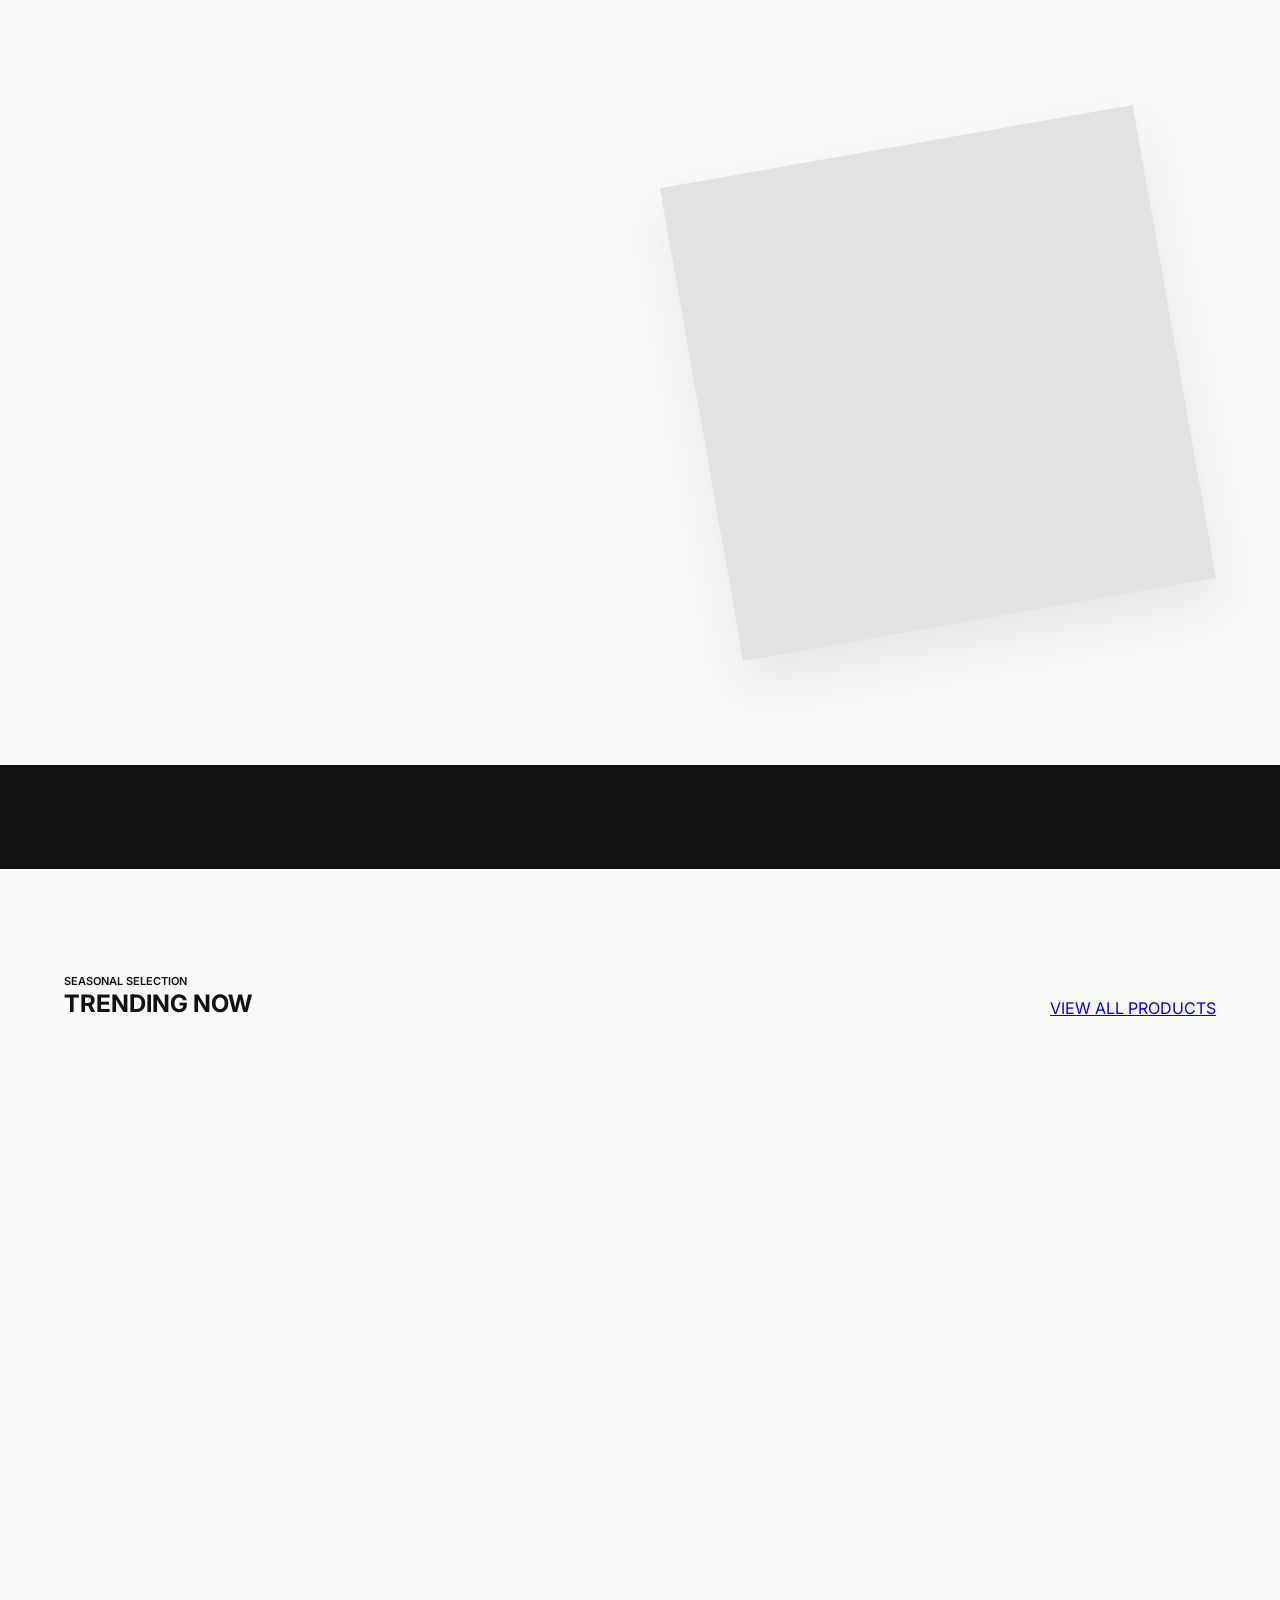
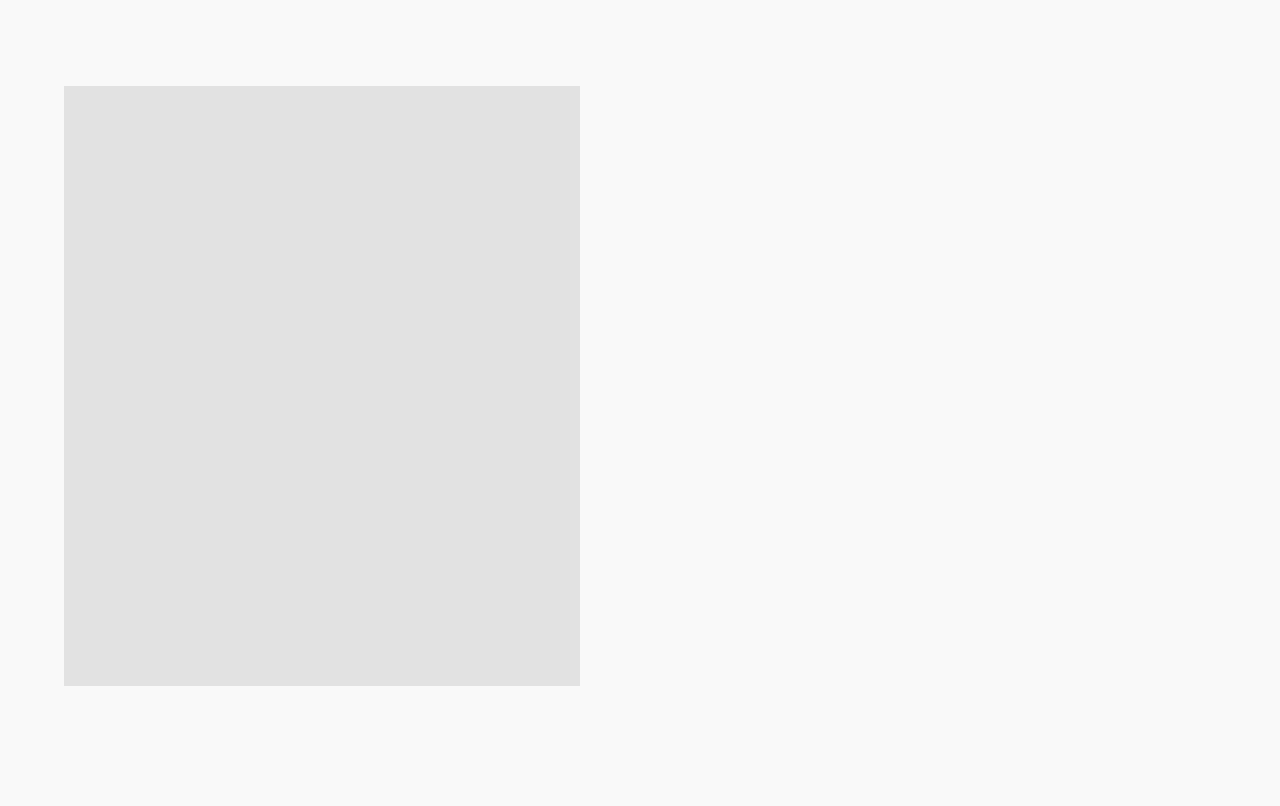
==== index.html @ 48366b2e "push" ====
<!DOCTYPE html>
<html lang="en">
<head>
    <meta charset="UTF-8">
    <meta name="viewport" content="width=device-width, initial-scale=1.0">
    <title>KICKS. | Urban Precision Footwear</title>

    <link rel="stylesheet" href="css/base.css">
    <link rel="stylesheet" href="css/layout.css">
    <link rel="stylesheet" href="css/components.css">
    
    <link rel="stylesheet" href="css/pages/home.css">
</head>
<body>

    <div id="app-header"></div>

    <main class="home-page">
        
        <section class="hero-section">
            <div class="hero-content">
                <h1 class="display-lg" id="hero-title">
                    </h1>
                <p class="body-md text-gray" id="hero-subtitle"></p>
                
                <div class="hero-actions" id="hero-buttons">
                    </div>
            </div>
            
            <div class="hero-visual">
                <div class="tilted-square" id="hero-image-container">
                    </div>
            </div>
        </section>

        <div class="brand-ticker">
            <div class="ticker-content" id="home-brand-ticker">
                </div>
        </div>

        <section class="trending-section">
            <div class="section-header">
                <div>
                    <span class="label-sm text-primary">SEASONAL SELECTION</span>
                    <h2 class="headline-sm">TRENDING NOW</h2>
                </div>
                <a href="products.html" class="link-underline">VIEW ALL PRODUCTS</a>
            </div>

            <div class="home-product-grid" id="home-trending-list">
                </div>
        </section>

        <section class="promo-section">
            <div class="promo-visual" id="promo-image-container">
                </div>
            
            <div class="promo-content">
                <span class="label-sm text-primary" id="promo-tag"></span>
                <h2 class="display-lg" style="font-size: 3rem; margin-top: 8px;" id="promo-title"></h2>
                <p class="body-md text-gray" style="margin: 24px 0;" id="promo-desc"></p>
                
                <a href="#" class="link-underline text-primary" id="promo-link-text"></a>
            </div>
        </section>

    </main>

    <div id="app-footer"></div>

    <script src="js/main.js"></script>
</body>
</html>
---- css/base.css ----
/* css/base.css */
@import url('https://fonts.googleapis.com/css2?family=Inter:wght@400;500;600&family=Space+Grotesk:wght@500;700&display=swap');

:root {
    --primary: #ad2c00; 
    --surface: #f9f9f9; 
    --on-surface: #111111; 
}

* {
    margin: 0; padding: 0;
    box-sizing: border-box;
    border-radius: 0 !important; 
}

body {
    background-color: var(--surface);
    color: var(--on-surface);
    font-family: 'Inter', sans-serif;
}

/* Các class chữ dùng chung */
.display-lg { font-family: 'Space Grotesk', sans-serif; font-size: 3.5rem; font-weight: 700; }
.label-sm { font-family: 'Inter', sans-serif; font-size: 0.6875rem; font-weight: 600; text-transform: uppercase; }
---- css/layout.css ----
/* css/layout.css */
/* HEADER */
.site-header {
    display: flex; justify-content: space-between; align-items: center;
    padding: 24px 64px; background: rgba(249, 249, 249, 0.9);
    position: sticky; top: 0; z-index: 100;
}
.main-nav a { margin: 0 16px; text-decoration: none; color: var(--on-surface); }
.main-nav a:hover { color: var(--primary); }

/* FOOTER */
.site-footer { 
    background-color: #1a1a1a; color: white; 
    padding: 64px 64px 24px; margin-top: 80px; 
}
.footer-grid { display: grid; grid-template-columns: 2fr 1fr 1fr 2fr; gap: 40px; }
/* ... copy nốt phần CSS cho footer vào đây ... */
---- css/components.css ----
/* css/components.css */
.btn-primary {
    background-color: var(--primary); color: white;
    padding: 12px 24px; border: none; cursor: pointer;
}
.btn-primary:hover { background-color: #8a2300; }

.product-card { background: transparent; }
.card-image { display: flex; align-items: center; justify-content: center; background: #e2e2e2; }
/* ... copy CSS phần product card vào đây ... */
---- css/pages/home.css ----
/* =========================================================
   TRANG CHỦ (HOME PAGE)
   ========================================================= */

.home-page {
    /* Đẩy full chiều ngang, không bọc max-width như các trang con */
    width: 100%;
}

.text-gray { color: #666; }

/* --- 1. HERO SECTION (Banner chính) --- */
.hero-section {
    display: flex;
    padding: 80px 64px;
    align-items: center;
    gap: 40px;
    min-height: 85vh; /* Chiếm gần hết màn hình đầu tiên */
    background-color: var(--surface);
}

.hero-content { 
    flex: 1; 
    z-index: 2; /* Nổi lên trên */
}
.hero-content .body-md { 
    margin: 24px 0 40px; 
    max-width: 450px; 
    line-height: 1.6;
}
.hero-actions { 
    display: flex; 
    gap: 16px; 
    min-height: 50px; /* Giữ form khi chưa có nút */
}

.hero-visual { 
    flex: 1; 
    position: relative; 
    display: flex; 
    justify-content: center; 
}

/* Khung ảnh nghiêng đặc trưng Brutalist */
.tilted-square {
    width: 480px; 
    height: 480px;
    background: #e2e2e2; /* Xám nhạt chờ ảnh */
    transform: rotate(-10deg);
    display: flex; 
    align-items: center; 
    justify-content: center;
    overflow: hidden;
    /* Bóng đổ hắt nhẹ (Ambient Shadow) */
    box-shadow: 0 24px 48px rgba(17, 17, 17, 0.08);
}
.tilted-square img { 
    width: 110%; 
    transform: rotate(10deg) scale(1.1); 
    object-fit: contain; 
}


/* --- 2. BRAND TICKER (Thanh chạy chữ) --- */
.brand-ticker {
    background-color: var(--on-surface); /* Đen tuyền */
    color: white;
    padding: 32px 0;
    overflow: hidden;
    white-space: nowrap;
    display: flex;
    align-items: center;
}
.ticker-content { 
    display: inline-block; 
    font-family: 'Space Grotesk', sans-serif; 
    font-size: 2rem; 
    font-weight: 700; 
    letter-spacing: 2px; 
    min-height: 40px;
}
.ticker-content span { 
    margin: 0 48px; 
    opacity: 0.7; 
}


/* --- 3. TRENDING SECTION (Sản phẩm nổi bật) --- */
.trending-section { 
    padding: 100px 64px; 
    background: var(--surface-container-low); 
}
.section-header { 
    display: flex; 
    justify-content: space-between; 
    align-items: flex-end; 
    margin-bottom: 48px; 
}

/* Lưới 4 sản phẩm */
.home-product-grid { 
    display: grid; 
    grid-template-columns: repeat(4, 1fr); 
    gap: 32px; 
    min-height: 400px; /* Giữ khung khi chưa lặp JS */
}


/* --- 4. PROMO / MANIFESTO SECTION (Quảng cáo Lookbook) --- */
.promo-section { 
    display: flex; 
    background: var(--surface); 
    padding: 120px 64px; 
    gap: 80px; 
    align-items: center; 
}

.promo-visual { 
    flex: 1; 
    position: relative; 
    background: #e2e2e2;
    min-height: 600px; /* Giữ form */
    display: flex;
}
.promo-visual img { 
    width: 100%; 
    height: 100%;
    object-fit: cover; 
    filter: grayscale(100%); /* Hiệu ứng đen trắng ngầu lòi */
}

/* Điểm nhấn cục màu cam đè lên góc ảnh */
.orange-box {
    position: absolute; 
    bottom: -24px; 
    right: -24px;
    background: var(--primary); 
    color: white;
    padding: 40px; 
    font-family: 'Space Grotesk', sans-serif; 
    font-size: 1.5rem; 
    line-height: 1.1;
    font-weight: 700;
}

.promo-content { 
    flex: 1; 
    padding-left: 40px; 
}
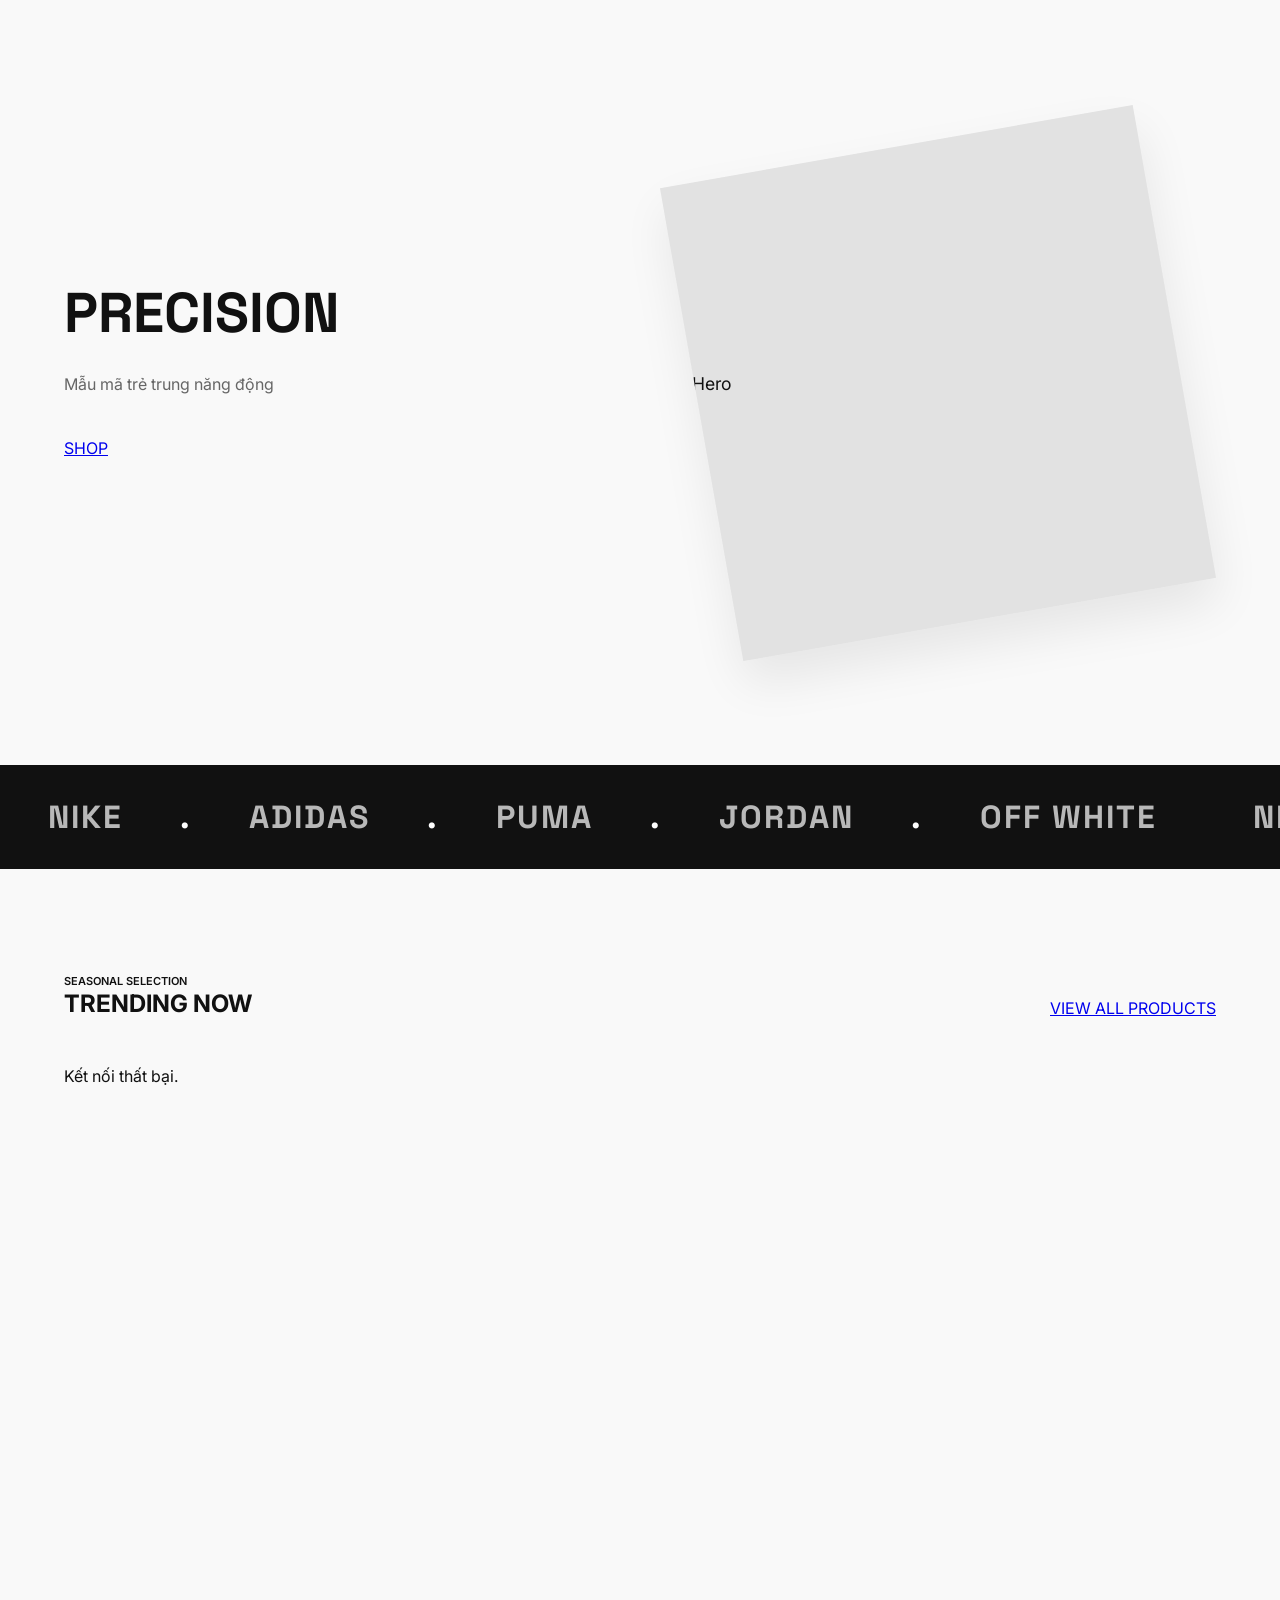
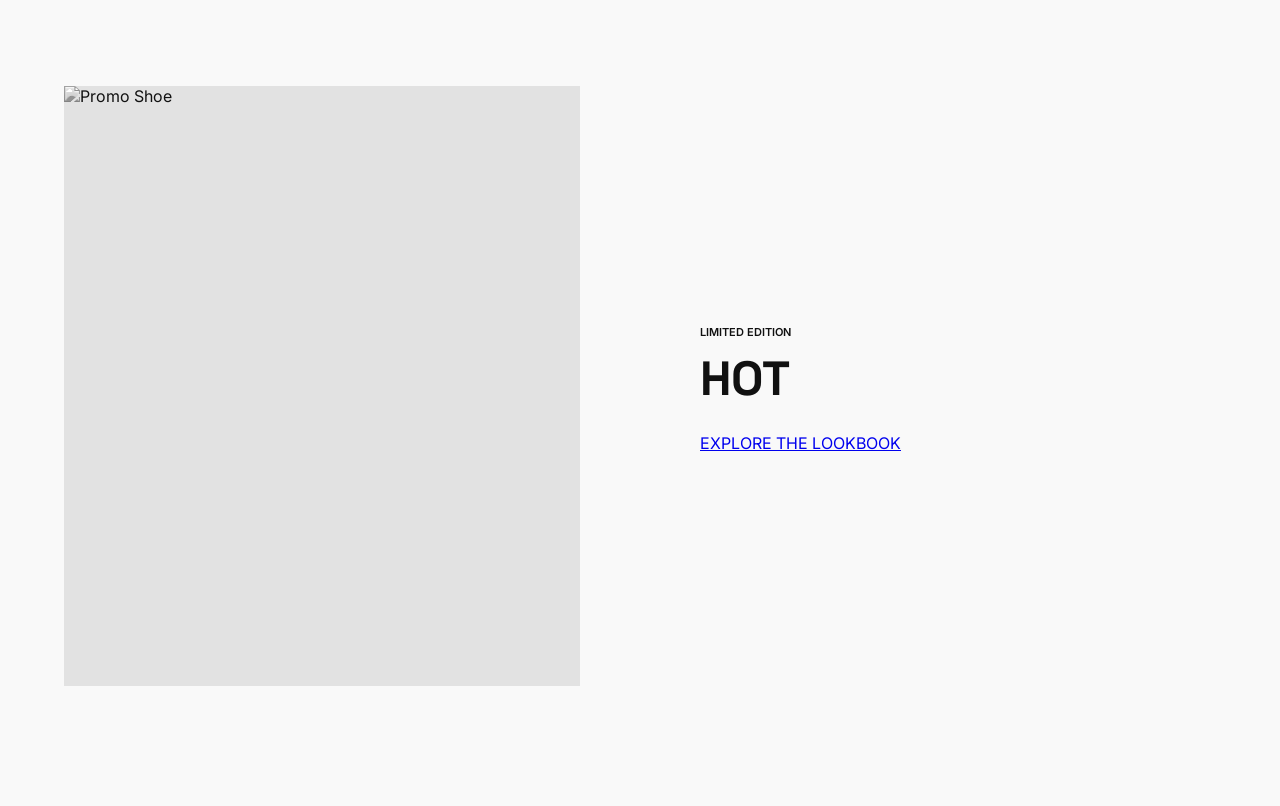
==== commit 197f547b: "change" ====
--- a/index.html
+++ b/index.html
@@ -10,6 +10,8 @@
     <link rel="stylesheet" href="css/components.css">
     
     <link rel="stylesheet" href="css/pages/home.css">
+    <link rel="stylesheet" href="css/pages/product.css">
+
 </head>
 <body>
 
--- a/css/pages/product.css
+++ b/css/pages/product.css
@@ -0,0 +1,106 @@
+/* =========================================================
+   TRANG THE VAULT (DANH SÁCH SẢN PHẨM)
+   ========================================================= */
+
+.vault-page {
+    padding: 40px 64px 80px;
+    max-width: 1400px;
+    margin: 0 auto;
+}
+
+/* --- TRÊN CÙNG: HEADER & SORT --- */
+.page-header { margin-bottom: 48px; }
+.breadcrumb { color: #888; margin-bottom: 16px; font-size: 0.75rem;}
+.title-row { display: flex; justify-content: space-between; align-items: flex-end; }
+.sort-btn {
+    background: var(--surface-container-low);
+    border: none; padding: 12px 24px;
+    font-family: 'Inter', sans-serif; font-weight: 600; font-size: 0.875rem;
+    cursor: pointer; display: flex; align-items: center; gap: 16px;
+    transition: background 0.2s;
+}
+.sort-btn:hover { background: #e2e2e2; }
+
+/* --- BỐ CỤC CHÍNH --- */
+.plp-layout { display: flex; gap: 64px; align-items: flex-start; }
+
+/* --- CỘT TRÁI: SIDEBAR BỘ LỌC --- */
+.sidebar-filters { width: 220px; flex-shrink: 0; }
+.filter-header { margin-bottom: 32px; }
+.filter-group { border-top: 1px solid #ddd; padding: 24px 0; }
+.filter-title {
+    display: flex; justify-content: space-between; align-items: center;
+    margin-bottom: 16px; cursor: pointer; font-weight: 700;
+}
+
+/* Custom Checkbox */
+.custom-checkbox { display: flex; align-items: center; gap: 12px; margin-bottom: 12px; cursor: pointer; }
+.custom-checkbox input { display: none; }
+.checkmark { width: 16px; height: 16px; border: 1px solid var(--on-surface); display: flex; align-items: center; justify-content: center; }
+.custom-checkbox input:checked + .checkmark { background: var(--primary); border-color: var(--primary); }
+.custom-checkbox input:checked + .checkmark::after { content: "✓"; color: white; font-size: 10px; font-weight: bold;}
+
+/* Size Grid */
+.size-grid { display: grid; grid-template-columns: repeat(3, 1fr); gap: 8px; }
+.size-btn {
+    background: var(--surface-container-low); border: none; padding: 12px 0;
+    font-family: 'Inter', sans-serif; font-weight: 600; font-size: 0.875rem; cursor: pointer;
+}
+.size-btn:hover { background: #e2e2e2; }
+.size-btn.active { background: var(--primary); color: white; }
+
+/* Colors */
+.color-swatches { display: flex; gap: 12px; }
+.swatch { width: 24px; height: 24px; cursor: pointer; }
+
+/* Price Slider */
+.slider-track { height: 2px; background: #ddd; position: relative; margin: 16px 0 8px; }
+.slider-fill { height: 100%; background: var(--primary); position: absolute; left: 0; }
+.slider-thumb {
+    width: 12px; height: 12px; background: var(--primary);
+    border-radius: 50% !important; /* Ngoại lệ bo tròn duy nhất cho cái chấm kéo */
+    position: absolute; top: -5px; cursor: pointer;
+}
+.price-labels { display: flex; justify-content: space-between; color: #555; }
+
+/* --- CỘT PHẢI: GRID SẢN PHẨM --- */
+.products-container { flex-grow: 1; }
+.vault-grid {
+    display: grid; grid-template-columns: repeat(3, 1fr); gap: 32px; margin-bottom: 64px;
+}
+
+/* =========================================================
+   STYLE CHO THẺ SẢN PHẨM (DÙNG KHI CẬU NHÉT RUỘT VÀO)
+   ========================================================= */
+.vault-card { display: flex; flex-direction: column; cursor: pointer;}
+.vault-card .card-image {
+    background: #e2e2e2; height: 320px; display: flex; align-items: center; justify-content: center;
+    position: relative; margin-bottom: 16px; overflow: hidden;
+}
+.vault-card .card-image img { width: 85%; object-fit: contain; transition: transform 0.4s ease; }
+.vault-card:hover .card-image img { transform: scale(1.08) rotate(-2deg); }
+
+/* Tags trên ảnh (Ví dụ: LIMITED EDITION, NEW DROP) */
+.tag {
+    position: absolute; top: 0; left: 0; font-family: 'Inter', sans-serif;
+    font-size: 0.6rem; font-weight: 700; padding: 6px 12px; color: white; z-index: 2;
+}
+.tag-dark { background: var(--on-surface); }
+.tag-primary { background: var(--primary); }
+
+/* Text thẻ sản phẩm */
+.card-meta { display: flex; justify-content: space-between; align-items: center; margin-bottom: 4px; }
+.vault-card .product-title { font-family: 'Space Grotesk', sans-serif; font-size: 1.1rem; text-transform: uppercase; }
+.vault-card .price { font-family: 'Space Grotesk', sans-serif; font-weight: 700; color: var(--primary); }
+
+/* --- PHÂN TRANG (PAGINATION) --- */
+.pagination { display: flex; justify-content: center; gap: 8px; }
+.page-btn {
+    background: white; border: 1px solid #ddd; width: 40px; height: 40px;
+    display: flex; align-items: center; justify-content: center;
+    font-family: 'Inter', sans-serif; font-weight: 600; font-size: 0.875rem;
+    cursor: pointer; transition: all 0.2s;
+}
+.page-btn.next-btn { width: auto; padding: 0 16px; gap: 8px; }
+.page-btn:hover { border-color: var(--on-surface); }
+.page-btn.active { background: var(--primary); color: white; border-color: var(--primary); }
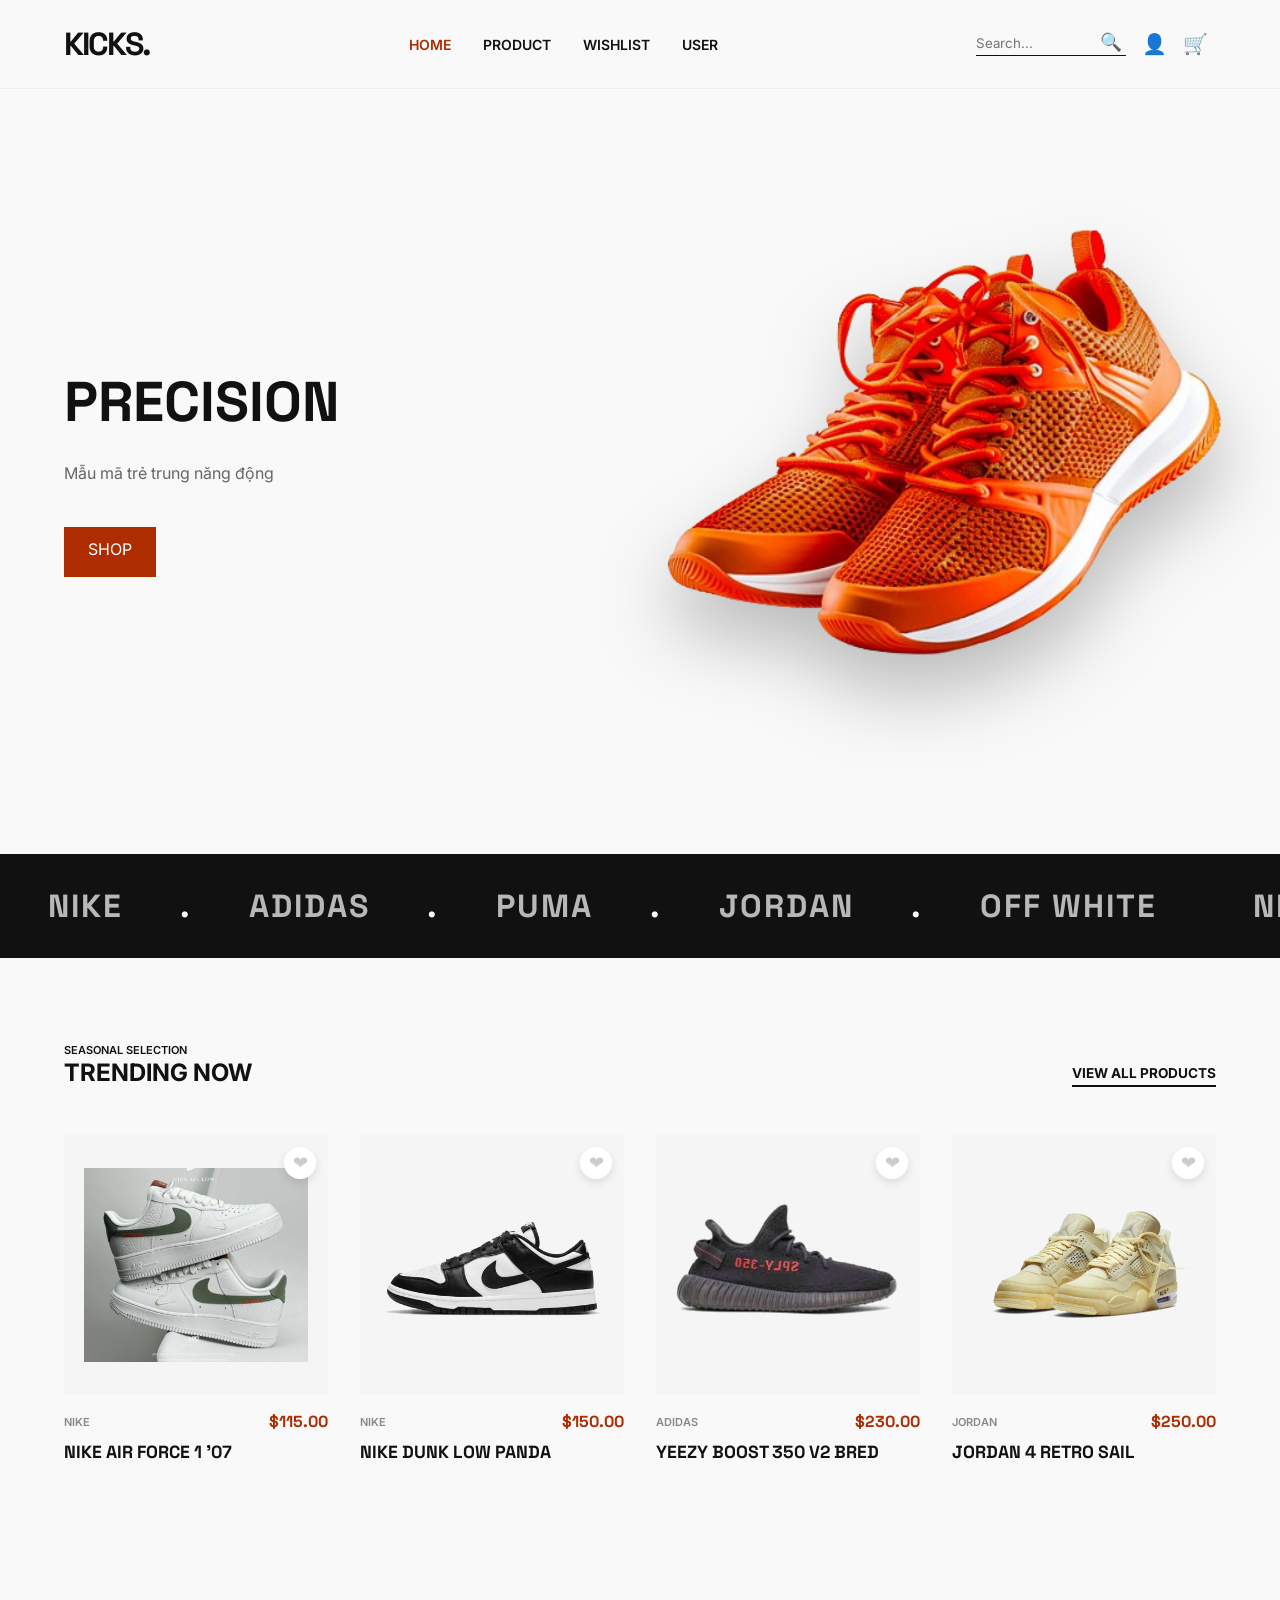
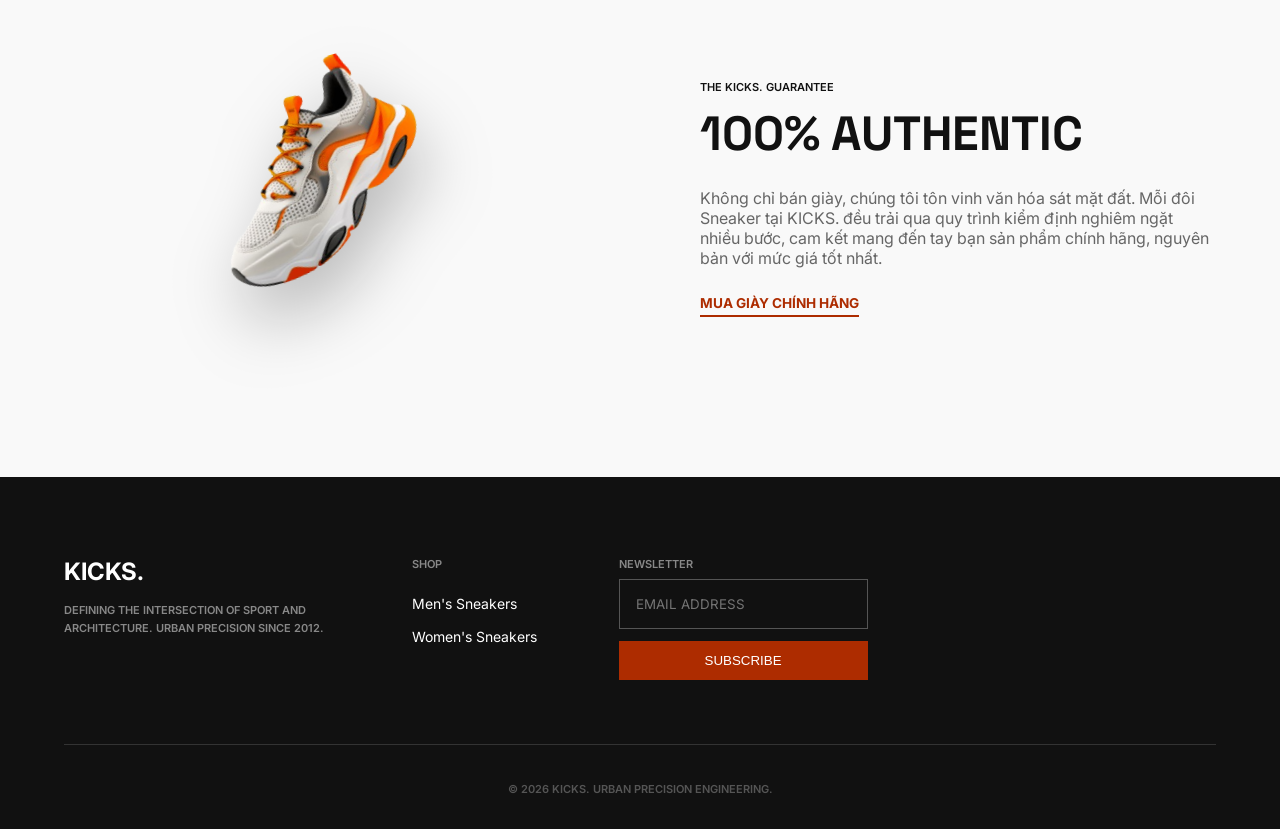
==== commit 5e8640fb: "change" ====
--- a/index.html
+++ b/index.html
@@ -69,7 +69,7 @@
     </main>
 
     <div id="app-footer"></div>
-
+    <script src="js/toast.js"></script>
     <script src="js/main.js"></script>
 </body>
 </html>
--- a/css/layout.css
+++ b/css/layout.css
@@ -1,17 +1,288 @@
-/* css/layout.css */
-/* HEADER */
+/* =========================================================
+   HEADER (THANH ĐIỀU HƯỚNG TRÊN CÙNG)
+   ========================================================= */
 .site-header {
-    display: flex; justify-content: space-between; align-items: center;
-    padding: 24px 64px; background: rgba(249, 249, 249, 0.9);
-    position: sticky; top: 0; z-index: 100;
-}
-.main-nav a { margin: 0 16px; text-decoration: none; color: var(--on-surface); }
-.main-nav a:hover { color: var(--primary); }
-
-/* FOOTER */
+    display: flex; 
+    justify-content: space-between; 
+    align-items: center;
+    padding: 24px 64px; 
+    
+    /* Làm mờ nền khi cuộn trang */
+    background: rgba(249, 249, 249, 0.95); 
+    backdrop-filter: blur(10px); 
+    border-bottom: 1px solid #eee;
+    
+    /* Dính chặt lên trần nhà khi cuộn */
+    position: sticky; 
+    top: 0; 
+    z-index: 1000;
+}
+
+.site-header .logo a {
+    font-family: 'Space Grotesk', sans-serif;
+    font-size: 2rem;
+    font-weight: 700;
+    letter-spacing: -2px;
+    text-decoration: none;
+    color: var(--on-surface);
+}
+
+/* Các link menu ở giữa */
+.main-nav {
+    display: flex;
+    gap: 32px;
+}
+
+.main-nav a { 
+    font-family: 'Inter', sans-serif;
+    font-size: 0.875rem;
+    font-weight: 600;
+    text-transform: uppercase;
+    color: var(--on-surface);
+    text-decoration: none; 
+    transition: color 0.2s;
+}
+
+.main-nav a:hover,
+.main-nav a.active { 
+    color: var(--primary); /* Đổi màu cam khi di chuột vào */
+}
+
+/* Các icon góc phải (Search, User, Cart) */
+.nav-actions {
+    display: flex;
+    align-items: center;
+    gap: 20px;
+}
+
+.icon-btn {
+    background: none;
+    border: none;
+    font-size: 1.25rem;
+    cursor: pointer;
+    transition: transform 0.2s;
+    text-decoration: none;
+    color: var(--on-surface);
+}
+
+.icon-btn:hover {
+    transform: scale(1.1);
+}
+
+/* Biểu tượng số lượng Giỏ hàng */
+.cart-btn {
+    position: relative;
+    padding-right: 8px; /* Chừa chỗ cho cục badge */
+}
+
+.cart-btn .badge {
+    position: absolute;
+    top: -8px;
+    right: -8px;
+    background: var(--primary);
+    color: white;
+    font-family: 'Inter', sans-serif;
+    font-size: 0.65rem;
+    font-weight: 700;
+    width: 20px;
+    height: 20px;
+    display: flex;
+    align-items: center;
+    justify-content: center;
+    border-radius: 50% !important; /* Ép bo tròn */
+}
+
+
+/* =========================================================
+   MENU DROP-DOWN CỦA USER (HIỆN KHI RÊ CHUỘT VÀO AVATAR)
+   ========================================================= */
+.user-dropdown-wrapper {
+    position: relative;
+    display: inline-block;
+}
+
+/* Xóa viền của 2 cái nút (Nút avatar và nút hình người) */
+.user-dropdown-wrapper button.header-user-avatar,
+.user-dropdown-wrapper button.header-auth-link {
+    background: none;
+    border: none;
+    cursor: pointer;
+    outline: none;
+}
+
+.header-user-avatar {
+    display: inline-block;
+    width: 32px;
+    height: 32px;
+    background: var(--primary);
+    color: white;
+    border-radius: 50% !important;
+    text-align: center;
+    line-height: 32px;
+    font-weight: bold;
+    font-size: 0.9rem;
+}
+
+/* Cục Menu sổ xuống (Ẩn mặc định) */
+.user-dropdown-menu {
+    display: none; 
+    position: absolute;
+    top: calc(100% + 12px); /* Đẩy xuống bằng top thay vì margin */
+    right: 0; 
+    background: white;
+    min-width: 180px;
+    box-shadow: 0 8px 16px rgba(0,0,0,0.1);
+    border: 1px solid #ddd;
+    z-index: 1001;
+    flex-direction: column;
+}
+
+/* HIỆN MENU KHI DI CHUỘT (HOVER) VÀO VÙNG CHỨA */
+.user-dropdown-wrapper:hover .user-dropdown-menu {
+    display: flex;
+}
+
+/* Tạo 1 mũi tên nhỏ chĩa lên cho đẹp */
+.user-dropdown-menu::before {
+    content: "";
+    position: absolute;
+    top: -6px;
+    right: 12px;
+    border-left: 6px solid transparent;
+    border-right: 6px solid transparent;
+    border-bottom: 6px solid #ddd;
+}
+.user-dropdown-wrapper::after {
+    content: "";
+    position: absolute;
+    top: 100%;
+    left: 0;
+    width: 100%;
+    height: 12px; /* Đúng bằng khoảng cách đẩy xuống ở trên */
+    background: transparent; /* Hoàn toàn trong suốt */
+}
+
+/* Các dòng chữ lựa chọn bên trong Menu */
+.user-dropdown-menu a,
+.user-dropdown-menu button {
+    padding: 16px 20px;
+    text-align: left;
+    background: none;
+    border: none;
+    font-family: 'Inter', sans-serif;
+    font-weight: 600;
+    font-size: 0.8rem;
+    color: var(--on-surface);
+    text-decoration: none;
+    cursor: pointer;
+    border-bottom: 1px solid #eee;
+    width: 100%;
+    transition: background 0.2s, color 0.2s;
+}
+
+.user-dropdown-menu a:hover,
+.user-dropdown-menu button:hover {
+    background-color: var(--on-surface);
+    color: white;
+}
+
+.user-dropdown-menu a:last-child,
+.user-dropdown-menu button:last-child {
+    border-bottom: none;
+}
+
+
+/* =========================================================
+   FOOTER (PHẦN CHÂN TRANG MÀU ĐEN)
+   ========================================================= */
 .site-footer { 
-    background-color: #1a1a1a; color: white; 
-    padding: 64px 64px 24px; margin-top: 80px; 
-}
-.footer-grid { display: grid; grid-template-columns: 2fr 1fr 1fr 2fr; gap: 40px; }
-/* ... copy nốt phần CSS cho footer vào đây ... */+    background-color: var(--on-surface); 
+    color: white; 
+    padding: 80px 64px 32px; 
+    margin-top: 100px; 
+}
+
+/* Lưới chia 4 cột */
+.footer-grid { 
+    display: grid; 
+    grid-template-columns: 2fr 1fr 1fr 2fr; 
+    gap: 64px; 
+    border-bottom: 1px solid #333;
+    padding-bottom: 64px;
+    margin-bottom: 32px;
+}
+
+.footer-brand p {
+    max-width: 300px;
+    line-height: 1.6;
+}
+
+/* Các cột Link */
+.footer-links {
+    display: flex;
+    flex-direction: column;
+    gap: 16px;
+}
+
+.footer-links h4,
+.footer-newsletter h4 {
+    color: #888; 
+    margin-bottom: 8px;
+}
+
+.footer-links a {
+    color: white;
+    text-decoration: none;
+    font-family: 'Inter', sans-serif;
+    font-size: 0.875rem;
+    transition: color 0.2s;
+}
+
+.footer-links a:hover {
+    color: var(--primary);
+}
+
+/* Cột Nhận bản tin (Newsletter Form) */
+.newsletter-form {
+    display: flex;
+    flex-direction: column;
+    gap: 12px;
+}
+
+.newsletter-form input {
+    padding: 16px;
+    background: transparent;
+    border: 1px solid #555;
+    color: white;
+    font-family: 'Inter', sans-serif;
+    outline: none;
+}
+
+.newsletter-form input:focus {
+    border-color: white;
+}
+
+.footer-bottom {
+    text-align: center;
+    color: #555;
+}
+.search-box {
+    display: flex;
+    align-items: center;
+    border-bottom: 1px solid var(--on-surface);
+    padding-bottom: 2px;
+}
+
+#global-search-input {
+    border: none;
+    outline: none;
+    background: transparent;
+    width: 120px;
+    font-family: 'Inter', sans-serif;
+    color: var(--on-surface);
+}
+
+#global-search-btn {
+    font-size: 1.1rem;
+    padding: 0 4px;
+}
--- a/css/components.css
+++ b/css/components.css
@@ -1,10 +1,117 @@
-/* css/components.css */
 .btn-primary {
-    background-color: var(--primary); color: white;
-    padding: 12px 24px; border: none; cursor: pointer;
+    background-color: var(--primary); 
+    color: white;
+    padding: 12px 24px; 
+    text-decoration: none; 
+    display: inline-block;
+    border: none; 
+    cursor: pointer;
 }
 .btn-primary:hover { background-color: #8a2300; }
 
 .product-card { background: transparent; }
-.card-image { display: flex; align-items: center; justify-content: center; background: #e2e2e2; }
-/* ... copy CSS phần product card vào đây ... */+.card-image {
+    width: 100%;
+    height: 260px; 
+    background-color: #f5f5f5; 
+    display: flex;
+    align-items: center;
+    justify-content: center;
+    overflow: hidden; 
+    border-radius: 4px; 
+}
+
+.card-image img {
+    width: 100%;
+    height: 100%;
+    object-fit: contain; 
+    mix-blend-mode: darken; 
+}
+/* thông báo */
+/* =========================================================
+   TOAST MESSAGE (SINGLE LINE - HIỆN Ở GIỮA, FADE OUT)
+   ========================================================= */
+#toast-container {
+    position: fixed;
+    /* Căn ra chính giữa màn hình */
+    top: 50%;
+    left: 50%;
+    transform: translate(-50%, -50%);
+    z-index: 9999;
+    display: flex;
+    flex-direction: column;
+    gap: 16px;
+    pointer-events: none; /* Không chặn click chuột của trang web */
+    align-items: center;
+}
+
+.toast {
+    display: flex;
+    flex-direction: row; /* <--- CHUYỂN SANG NẰM CÙNG 1 HÀNG */
+    align-items: center;
+    justify-content: center;
+    gap: 16px; /* Khoảng cách giữa icon và chữ */
+    min-width: 320px;
+    background: rgba(0, 0, 0, 0.85); /* Nền đen mờ sang trọng */
+    color: white;
+    padding: 16px 28px; /* Điều chỉnh padding cho single line */
+    border-radius: 12px !important; /* Bo góc mềm mại hơn */
+    box-shadow: 0 16px 40px rgba(0,0,0,0.2);
+    font-family: 'Inter', sans-serif;
+    font-weight: 600;
+    font-size: 1.1rem;
+    text-align: center;
+    
+    /* Bỏ viền cũ */
+    border: none;
+    
+    /* Hiệu ứng nảy lên và rõ dần lúc mới xuất hiện */
+    animation: fadeInScale 0.3s cubic-bezier(0.175, 0.885, 0.32, 1.275) forwards;
+}
+
+/* thông báo */
+.toast-icon { 
+    font-size: 1.5rem; 
+    line-height: 1;
+    color: white; 
+    
+    display: flex;
+    align-items: center;
+    justify-content: center;
+    width: 32px; 
+    height: 32px;
+    border-radius: 50%; 
+    background-color: #4caf50; 
+    flex-shrink: 0; 
+}
+
+.toast-error .toast-icon {
+    background-color: #d32f2f; 
+}
+.toast-msg {
+    flex: 1; 
+}
+
+.toast-fadeout {
+    animation: fadeOutScale 0.4s ease-in forwards;
+}
+@keyframes fadeInScale {
+    from { 
+        transform: scale(0.8) translateY(20px); 
+        opacity: 0; 
+    }
+    to { 
+        transform: scale(1) translateY(0); 
+        opacity: 1; 
+    }
+}
+@keyframes fadeOutScale {
+    from { 
+        transform: scale(1) translateY(0); 
+        opacity: 1; 
+    }
+    to { 
+        transform: scale(0.9) translateY(-20px); 
+        opacity: 0; 
+    }
+}
--- a/css/pages/home.css
+++ b/css/pages/home.css
@@ -1,27 +1,24 @@
-/* =========================================================
-   TRANG CHỦ (HOME PAGE)
-   ========================================================= */
 
 .home-page {
-    /* Đẩy full chiều ngang, không bọc max-width như các trang con */
     width: 100%;
 }
 
-.text-gray { color: #666; }
+.text-gray { 
+    color: #666;
+ }
 
-/* --- 1. HERO SECTION (Banner chính) --- */
 .hero-section {
     display: flex;
     padding: 80px 64px;
     align-items: center;
     gap: 40px;
-    min-height: 85vh; /* Chiếm gần hết màn hình đầu tiên */
+    min-height: 85vh; 
     background-color: var(--surface);
 }
 
 .hero-content { 
     flex: 1; 
-    z-index: 2; /* Nổi lên trên */
+    z-index: 2; 
 }
 .hero-content .body-md { 
     margin: 24px 0 40px; 
@@ -31,7 +28,7 @@
 .hero-actions { 
     display: flex; 
     gap: 16px; 
-    min-height: 50px; /* Giữ form khi chưa có nút */
+    min-height: 50px; 
 }
 
 .hero-visual { 
@@ -41,29 +38,26 @@
     justify-content: center; 
 }
 
-/* Khung ảnh nghiêng đặc trưng Brutalist */
 .tilted-square {
     width: 480px; 
     height: 480px;
-    background: #e2e2e2; /* Xám nhạt chờ ảnh */
+    background: transparent; 
     transform: rotate(-10deg);
     display: flex; 
     align-items: center; 
     justify-content: center;
-    overflow: hidden;
-    /* Bóng đổ hắt nhẹ (Ambient Shadow) */
-    box-shadow: 0 24px 48px rgba(17, 17, 17, 0.08);
+    overflow: visible; 
+    box-shadow: none; 
 }
 .tilted-square img { 
-    width: 110%; 
-    transform: rotate(10deg) scale(1.1); 
+    width: 120%; 
+    height: auto;
+    transform: rotate(10deg) scale(1.25) translateY(-20px); 
     object-fit: contain; 
+    filter: drop-shadow(0 30px 30px rgba(0,0,0,0.25)); 
 }
-
-
-/* --- 2. BRAND TICKER (Thanh chạy chữ) --- */
 .brand-ticker {
-    background-color: var(--on-surface); /* Đen tuyền */
+    background-color: var(--on-surface); 
     color: white;
     padding: 32px 0;
     overflow: hidden;
@@ -85,9 +79,8 @@
 }
 
 
-/* --- 3. TRENDING SECTION (Sản phẩm nổi bật) --- */
 .trending-section { 
-    padding: 100px 64px; 
+    padding: 80px 64px; 
     background: var(--surface-container-low); 
 }
 .section-header { 
@@ -97,20 +90,18 @@
     margin-bottom: 48px; 
 }
 
-/* Lưới 4 sản phẩm */
 .home-product-grid { 
     display: grid; 
     grid-template-columns: repeat(4, 1fr); 
     gap: 32px; 
-    min-height: 400px; /* Giữ khung khi chưa lặp JS */
+    min-height: 400px; 
 }
 
 
-/* --- 4. PROMO / MANIFESTO SECTION (Quảng cáo Lookbook) --- */
 .promo-section { 
     display: flex; 
     background: var(--surface); 
-    padding: 120px 64px; 
+    padding: 60px 64px; 
     gap: 80px; 
     align-items: center; 
 }
@@ -118,18 +109,24 @@
 .promo-visual { 
     flex: 1; 
     position: relative; 
-    background: #e2e2e2;
-    min-height: 600px; /* Giữ form */
+    background: transparent; 
+    min-height: 200px; 
     display: flex;
-}
-.promo-visual img { 
-    width: 100%; 
-    height: 100%;
-    object-fit: cover; 
-    filter: grayscale(100%); /* Hiệu ứng đen trắng ngầu lòi */
+    align-items: center; 
+    justify-content: center;
+    overflow: visible; 
 }
 
-/* Điểm nhấn cục màu cam đè lên góc ảnh */
+.promo-visual img { 
+    width: 40%; 
+    height: auto;
+    object-fit: contain; 
+    
+    transform: rotate(-15deg) scale(1.1) translateY(-20px); 
+    
+    filter:  drop-shadow(0 30px 30px rgba(0,0,0,0.25)); 
+}
+
 .orange-box {
     position: absolute; 
     bottom: -24px; 
@@ -146,4 +143,31 @@
 .promo-content { 
     flex: 1; 
     padding-left: 40px; 
+}
+/*  */
+.link-underline {
+    font-family: 'Inter', sans-serif;
+    font-size: 0.85rem;
+    font-weight: 700;
+    text-transform: uppercase;
+    color: var(--on-surface); 
+    text-decoration: none; 
+    border-bottom: 2px solid var(--on-surface);
+    padding-bottom: 4px; 
+    transition: all 0.2s ease;
+    display: inline-block;
+}
+
+.link-underline:hover {
+    color: var(--primary); 
+    border-bottom-color: var(--primary);
+}
+
+.link-underline.text-primary {
+    color: var(--primary);
+    border-bottom-color: var(--primary);
+}
+.link-underline.text-primary:hover {
+    color: var(--on-surface); 
+    border-bottom-color: var(--on-surface);
 }
--- a/css/pages/product.css
+++ b/css/pages/product.css
@@ -21,11 +21,27 @@
 }
 .sort-btn:hover { background: #e2e2e2; }
 
-/* --- BỐ CỤC CHÍNH --- */
-.plp-layout { display: flex; gap: 64px; align-items: flex-start; }
-
-/* --- CỘT TRÁI: SIDEBAR BỘ LỌC --- */
-.sidebar-filters { width: 220px; flex-shrink: 0; }
+/* --- BỐ CỤC CHÍNH (CÓ STICKY SIDEBAR) --- */
+.plp-layout { 
+    display: flex; 
+    gap: 64px; 
+    align-items: flex-start; 
+    position: relative; /* Bắt buộc cho thanh trượt */
+}
+
+/* --- CỘT TRÁI: SIDEBAR BỘ LỌC TRƯỢT THEO --- */
+.sidebar-filters { 
+    width: 220px; 
+    flex-shrink: 0; 
+    position: sticky; 
+    top: 100px; /* Cách header */
+    height: max-content; 
+    max-height: calc(100vh - 120px); 
+    overflow-y: auto; 
+}
+.sidebar-filters::-webkit-scrollbar { width: 4px; }
+.sidebar-filters::-webkit-scrollbar-thumb { background: #ddd; border-radius: 4px !important; }
+
 .filter-header { margin-bottom: 32px; }
 .filter-group { border-top: 1px solid #ddd; padding: 24px 0; }
 .filter-title {
@@ -58,7 +74,7 @@
 .slider-fill { height: 100%; background: var(--primary); position: absolute; left: 0; }
 .slider-thumb {
     width: 12px; height: 12px; background: var(--primary);
-    border-radius: 50% !important; /* Ngoại lệ bo tròn duy nhất cho cái chấm kéo */
+    border-radius: 50% !important; 
     position: absolute; top: -5px; cursor: pointer;
 }
 .price-labels { display: flex; justify-content: space-between; color: #555; }
@@ -69,16 +85,53 @@
     display: grid; grid-template-columns: repeat(3, 1fr); gap: 32px; margin-bottom: 64px;
 }
 
+/* Khi bộ lọc không tìm thấy sản phẩm */
+.empty-filter-msg {
+    grid-column: 1 / -1; 
+    text-align: center;
+    padding: 80px 0;
+    background: var(--surface-container-low);
+    border: 1px dashed #ccc;
+}
+.empty-filter-msg .headline-sm {
+    margin-bottom: 8px;
+}
+
 /* =========================================================
-   STYLE CHO THẺ SẢN PHẨM (DÙNG KHI CẬU NHÉT RUỘT VÀO)
+   STYLE CHO THẺ SẢN PHẨM (XÓA CHỮ TÍM, THÊM HOVER)
    ========================================================= */
-.vault-card { display: flex; flex-direction: column; cursor: pointer;}
+.vault-card { 
+    display: flex; 
+    flex-direction: column; 
+    cursor: pointer;
+    text-decoration: none !important; 
+    color: var(--on-surface); 
+    transition: transform 0.2s ease;
+}
+
+.vault-card:hover {
+    transform: translateY(-8px);
+}
+
 .vault-card .card-image {
-    background: #e2e2e2; height: 320px; display: flex; align-items: center; justify-content: center;
-    position: relative; margin-bottom: 16px; overflow: hidden;
-}
-.vault-card .card-image img { width: 85%; object-fit: contain; transition: transform 0.4s ease; }
-.vault-card:hover .card-image img { transform: scale(1.08) rotate(-2deg); }
+    background: #f5f5f5; 
+    aspect-ratio: 1 / 1; 
+    display: flex; 
+    align-items: center; 
+    justify-content: center;
+    margin-bottom: 16px; 
+    overflow: hidden;
+}
+
+.vault-card .card-image img { 
+    width: 85%; 
+    object-fit: contain; 
+    transition: transform 0.4s ease; 
+}
+
+.vault-card:hover .card-image img { 
+    transform: scale(1.08) rotate(-2deg); 
+}
 
 /* Tags trên ảnh (Ví dụ: LIMITED EDITION, NEW DROP) */
 .tag {
@@ -89,9 +142,34 @@
 .tag-primary { background: var(--primary); }
 
 /* Text thẻ sản phẩm */
-.card-meta { display: flex; justify-content: space-between; align-items: center; margin-bottom: 4px; }
-.vault-card .product-title { font-family: 'Space Grotesk', sans-serif; font-size: 1.1rem; text-transform: uppercase; }
-.vault-card .price { font-family: 'Space Grotesk', sans-serif; font-weight: 700; color: var(--primary); }
+.card-meta { 
+    display: flex; 
+    justify-content: space-between; 
+    align-items: center; 
+    margin-bottom: 8px; 
+}
+
+.pdp-brand-text {
+    color: #888;
+    font-weight: 600;
+    text-decoration: none;
+}
+
+.vault-card .price { 
+    font-family: 'Space Grotesk', sans-serif; 
+    font-weight: 700; 
+    color: var(--primary); 
+    text-decoration: none;
+}
+
+.vault-card .product-title { 
+    font-family: 'Space Grotesk', sans-serif; 
+    font-size: 1.1rem; 
+    text-transform: uppercase; 
+    color: var(--on-surface);
+    text-decoration: none;
+    line-height: 1.4;
+}
 
 /* --- PHÂN TRANG (PAGINATION) --- */
 .pagination { display: flex; justify-content: center; gap: 8px; }
@@ -103,4 +181,71 @@
 }
 .page-btn.next-btn { width: auto; padding: 0 16px; gap: 8px; }
 .page-btn:hover { border-color: var(--on-surface); }
-.page-btn.active { background: var(--primary); color: white; border-color: var(--primary); }+.page-btn.active { background: var(--primary); color: white; border-color: var(--primary); }
+/* Nút Trái Tim Yêu Thích trên thẻ sản phẩm */
+.heart-wishlist-btn {
+    position: absolute;
+    top: 12px;
+    right: 12px;
+    background: white;
+    border: none;
+    width: 32px;
+    height: 32px;
+    border-radius: 50% !important;
+    font-size: 1.1rem;
+    color: #ccc; /* Trái tim xám mặc định */
+    cursor: pointer;
+    display: flex;
+    align-items: center;
+    justify-content: center;
+    box-shadow: 0 4px 8px rgba(0,0,0,0.1);
+    transition: transform 0.2s, color 0.2s;
+    z-index: 10;
+}
+
+.heart-wishlist-btn:hover {
+    transform: scale(1.15);
+}
+
+.heart-wishlist-btn.wished {
+    color: #ff4747; /* Đổi màu Đỏ khi đã thả tim */
+}
+.wishlist-header {
+    text-align: center;
+    margin-bottom: 64px;
+}
+
+.wishlist-grid-layout {
+    min-height: 400px;
+    max-width: 1200px;
+    margin: 0 auto;
+}
+.sort-container {
+    display: flex;
+    justify-content: flex-end;
+    margin-bottom: 24px;
+}
+
+.sort-dropdown {
+    font-family: 'Inter', sans-serif;
+    font-size: 0.85rem;
+    font-weight: 700;
+    color: #111;
+    background-color: transparent;
+    border: none;
+    border-bottom: 2px solid #111;
+    padding: 8px 32px 8px 0;
+    cursor: pointer;
+    outline: none;
+    text-transform: uppercase;
+    appearance: none; /* Ẩn mũi tên mặc định của trình duyệt */
+    background-image: url("data:image/svg+xml;charset=US-ASCII,%3Csvg%20xmlns%3D%22http%3A%2F%2Fwww.w3.org%2F2000%2Fsvg%22%20width%3D%22292.4%22%20height%3D%22292.4%22%3E%3Cpath%20fill%3D%22%23111%22%20d%3D%22M287%2069.4a17.6%2017.6%200%200%200-13-5.4H18.4c-5%200-9.3%201.8-12.9%205.4A17.6%2017.6%200%200%200%200%2082.2c0%205%201.8%209.3%205.4%2012.9l128%20127.9c3.6%203.6%207.8%205.4%2012.8%205.4s9.2-1.8%2012.8-5.4L287%2095c3.5-3.5%205.4-7.8%205.4-12.8%200-5-1.9-9.2-5.5-12.8z%22%2F%3E%3C%2Fsvg%3E");
+    background-repeat: no-repeat;
+    background-position: right 8px top 50%;
+    background-size: 10px auto;
+}
+
+.sort-dropdown:hover {
+    color: #ba2d11; /* Đổi màu cam khi di chuột vào */
+    border-color: #ba2d11;
+}
